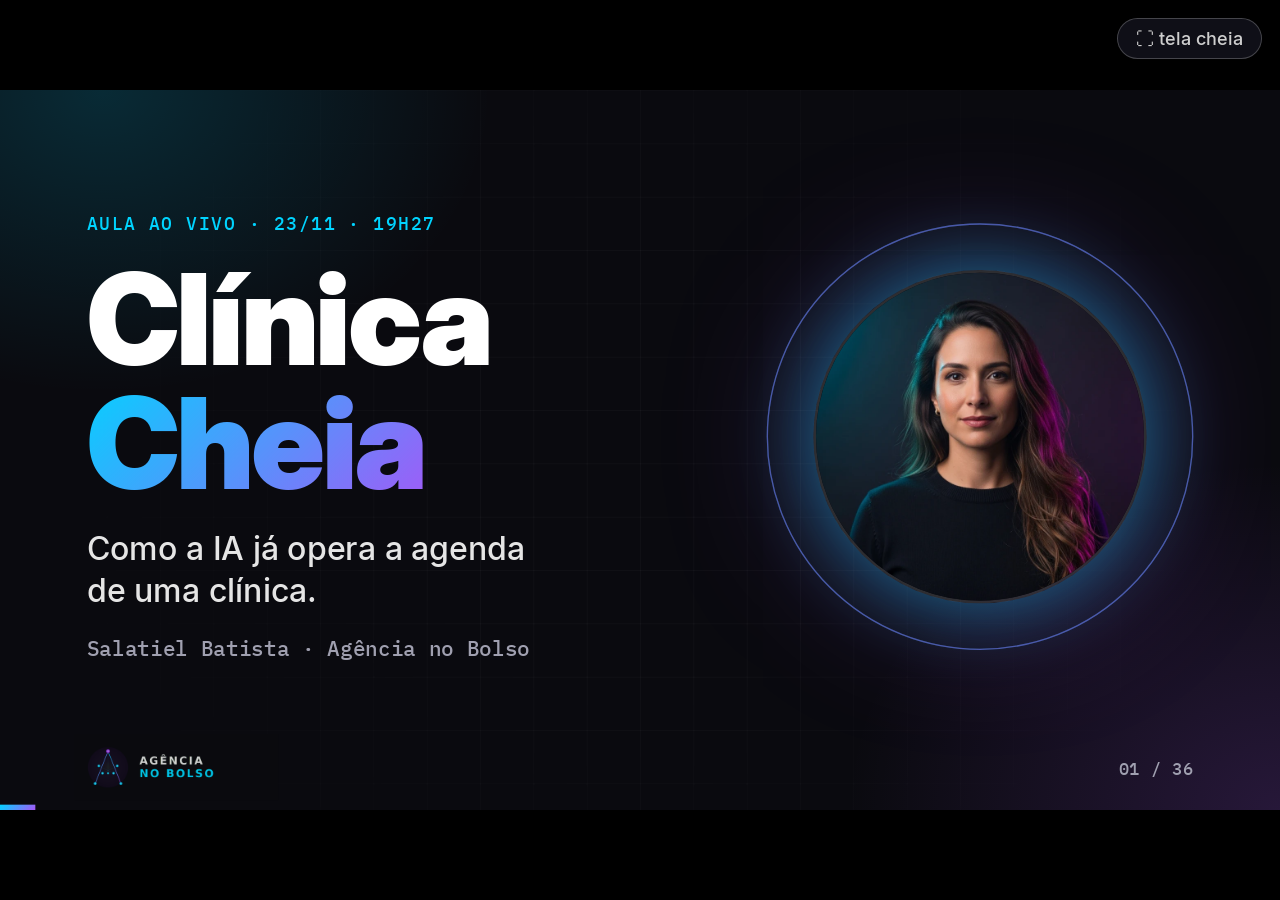
==== aula-clinica-cheia-r8v2/index.html @ 1a92f70d "Aula Clinica Cheia 23/11: slides + roteiro (noindex) Co-Authored-By: Claude Opus 5.5 <noreply@anthro" ====
<!DOCTYPE html>
<!--
  AULA CLÍNICA CHEIA · 23/11/2026 · 19h27
  Navegação: seta direita / espaço / clique avança; seta esquerda volta.
  F = tela cheia · N = notas do apresentador · Home/End = primeiro/último · #/12 vai ao slide 12.
  Roteiro completo com as falas: roteiro.html (mesma pasta).
-->
<html lang="pt-BR">
<head>
<meta name="robots" content="noindex, nofollow">
<meta charset="utf-8">
<meta name="viewport" content="width=device-width, initial-scale=1">
<title>Clínica Cheia · Aula ao vivo</title>
<style>
@font-face{font-family:'Inter';font-weight:400;src:url(fonts/Inter-Regular.ttf) format('truetype')}
@font-face{font-family:'Inter';font-weight:500;src:url(fonts/Inter-Medium.ttf) format('truetype')}
@font-face{font-family:'Inter';font-weight:700;src:url(fonts/InterDisplay-Bold.ttf) format('truetype')}
@font-face{font-family:'Inter';font-weight:900;src:url(fonts/InterDisplay-Black.ttf) format('truetype')}
@font-face{font-family:'IBM Plex Mono';font-weight:500;src:url(fonts/IBMPlexMono-Medium.ttf) format('truetype')}
:root{--bg-0:#0A0A0F;--bg-2:#15151F;--bg-3:#1C1C28;--border:rgba(255,255,255,.10);--border-strong:rgba(255,255,255,.18);
--text-0:#fff;--text-1:#E5E5E5;--text-2:#A0A0B0;--cyan:#00D4FF;--purple:#A855F7;--red:#FF5A5A;--orange:#FF8A3D;--gold:#FFC34A;--green:#34D399;
--grad:linear-gradient(135deg,#00D4FF 0%,#A855F7 100%);--mono:'IBM Plex Mono',Consolas,monospace}
*{box-sizing:border-box;margin:0;padding:0}
html,body{height:100%;background:#000;overflow:hidden;font-family:'Inter',Arial,sans-serif;color:var(--text-0);-webkit-font-smoothing:antialiased;cursor:default;user-select:none}
#stage{position:absolute;left:50%;top:50%;width:1920px;height:1080px;transform:translate(-50%,-50%) scale(var(--s,1));background:var(--bg-0);overflow:hidden}
#stage::before{content:"";position:absolute;inset:0;background:radial-gradient(900px 700px at 8% 0%,rgba(0,212,255,.16),transparent 65%),radial-gradient(1000px 800px at 100% 100%,rgba(168,85,247,.18),transparent 65%)}
#stage::after{content:"";position:absolute;inset:0;background-image:linear-gradient(rgba(255,255,255,.028) 1px,transparent 1px),linear-gradient(90deg,rgba(255,255,255,.028) 1px,transparent 1px);background-size:80px 80px;-webkit-mask-image:radial-gradient(circle at 50% 50%,#000 30%,transparent 85%);mask-image:radial-gradient(circle at 50% 50%,#000 30%,transparent 85%)}
.slide{position:absolute;inset:0;z-index:1;padding:80px 130px 120px;display:flex;flex-direction:column;justify-content:center;gap:34px;opacity:0;visibility:hidden;transition:opacity .45s ease,visibility 0s .45s}
.slide.on{opacity:1;visibility:visible;transition:opacity .45s ease}
.slide.oculto{display:none}
.notes{display:none}
.a{opacity:0}
.slide.on .a{animation:up .7s cubic-bezier(.2,.7,.2,1) both;animation-delay:calc(var(--i,0)*130ms + 150ms)}
@keyframes up{from{opacity:0;transform:translateY(36px)}to{opacity:1;transform:none}}
.eyebrow{font-family:var(--mono);font-size:30px;letter-spacing:.14em;text-transform:uppercase;color:var(--cyan)}
h1,h2,h3,h4{font-weight:900;letter-spacing:-.025em;line-height:1.06}
h1.mega{font-size:190px;line-height:.98}
h2{font-size:96px}
h2.big{font-size:118px}
h2.mega2{font-size:112px}
h3{font-size:64px}
.grad{background:var(--grad);-webkit-background-clip:text;background-clip:text;color:transparent;padding-bottom:.08em}
.loss{background:linear-gradient(135deg,#FF5A5A,#FF8A3D);-webkit-background-clip:text;background-clip:text;color:transparent}
.dim2{color:var(--text-2)}
.nw{white-space:nowrap}
.lead,.ask,.w,.card p,.chip-card span,.step span,.foot-line{text-wrap:balance}
.lead{font-size:48px;line-height:1.3;color:var(--text-1);font-weight:500}
.mono{font-family:var(--mono);font-size:32px}
.dim{color:var(--text-2)}
.foot-line{font-size:42px;color:var(--text-2);font-weight:500}
.split{display:flex;align-items:center;gap:80px;width:100%}
.col{flex:1;display:flex;flex-direction:column;gap:34px;min-width:0}
.center{display:flex;flex-direction:column;align-items:center;text-align:center;gap:40px}
.lbl{font-family:var(--mono);font-size:26px;letter-spacing:.14em;text-transform:uppercase;color:var(--cyan)}
/* capa */
.hero{position:relative;width:640px;height:640px;flex:none;display:grid;place-items:center}
.hero img{width:500px;height:500px;border-radius:50%;object-fit:cover;border:4px solid rgba(255,255,255,.14);box-shadow:0 0 120px rgba(0,212,255,.45),0 0 220px rgba(168,85,247,.35)}
.ring{position:absolute;inset:0;border-radius:50%;border:2px solid rgba(0,212,255,.35);animation:ring 4s ease-out infinite}
.ring.r2{animation-delay:2s;border-color:rgba(168,85,247,.4)}
@keyframes ring{from{transform:scale(.78);opacity:.9}to{transform:scale(1.12);opacity:0}}
/* dor */
.chips4{display:grid;grid-template-columns:repeat(4,1fr);gap:28px;margin-top:20px}
.chip-card{background:rgba(255,90,90,.08);border:2px solid rgba(255,90,90,.35);border-radius:24px;padding:50px 36px;display:flex;flex-direction:column;gap:12px}
.chip-card b{font-size:64px;font-weight:900}
.chip-card span{font-size:38px;color:var(--text-2);line-height:1.25}
/* fluxo */
.flow{display:flex;align-items:stretch;gap:18px;margin-top:16px}
.step{flex:1;background:var(--bg-2);border:2px solid var(--border-strong);border-radius:24px;padding:42px 28px;display:flex;flex-direction:column;gap:14px;align-items:flex-start}
.step em{font-style:normal;font-family:var(--mono);font-size:34px;width:84px;height:84px;border-radius:50%;display:grid;place-items:center;border:2px solid var(--cyan);color:var(--cyan)}
.step img{width:84px;height:84px;border-radius:50%;object-fit:cover;border:2px solid var(--cyan)}
.step b{font-size:48px;font-weight:900;line-height:1.1}
.step span{font-size:34px;color:var(--text-2);line-height:1.25}
.step.hl{background:linear-gradient(135deg,rgba(0,212,255,.2),rgba(168,85,247,.2));border-color:var(--cyan)}
.arrow{flex:none;width:44px;align-self:center;height:4px;background:var(--grad);position:relative;border-radius:2px}
.arrow::after{content:"";position:absolute;right:-2px;top:-9px;border-left:18px solid var(--purple);border-top:11px solid transparent;border-bottom:11px solid transparent}
/* time de 7 */
.team7{display:grid;grid-template-columns:repeat(7,1fr);gap:22px;margin-top:10px}
.mem{background:var(--bg-2);border:2px solid var(--border);border-radius:22px;padding:22px 12px 26px;display:flex;flex-direction:column;align-items:center;text-align:center;gap:12px}
.mem img{width:188px;height:188px;border-radius:50%;object-fit:cover;border:3px solid rgba(0,212,255,.5)}
.mem b{font-size:44px;font-weight:900}
.mem span{font-family:var(--mono);font-size:25px;color:var(--text-2);line-height:1.3}
/* escada */
.stairs{display:grid;grid-template-columns:repeat(4,1fr);gap:24px;align-items:end;height:520px;margin-top:10px}
.st{position:relative;background:var(--bg-2);border:2px solid var(--border-strong);border-radius:24px 24px 0 0;padding:32px;display:flex;flex-direction:column;gap:10px;justify-content:flex-start}
.st b{font-size:60px;font-weight:900}
.st span{font-size:36px;color:var(--text-2);font-weight:500}
.s1{height:200px}.s2{height:290px}.s3{height:380px}
.s4{height:500px;background:linear-gradient(160deg,rgba(0,212,255,.28),rgba(168,85,247,.3));border-color:var(--cyan);box-shadow:0 0 80px rgba(0,212,255,.3)}
.s4 span{color:#fff}
u{text-decoration:none;font-family:var(--mono);font-size:26px;letter-spacing:.14em;text-transform:uppercase;background:var(--grad);color:#0A0A0F;padding:6px 18px;border-radius:99px;align-self:flex-start;font-weight:500}
/* virada */
.tags{display:flex;flex-wrap:wrap;gap:18px}
.tags span{font-family:var(--mono);font-size:34px;padding:14px 30px;border-radius:99px;border:2px solid rgba(0,212,255,.5);background:rgba(0,212,255,.1);color:#fff}
/* agente */
.agent{display:flex;align-items:center;gap:90px}
.portrait{position:relative;flex:none;width:620px;height:620px;border-radius:44px;padding:5px;background:var(--grad);box-shadow:0 0 110px rgba(0,212,255,.3),0 0 180px rgba(168,85,247,.25)}
.portrait img{width:100%;height:100%;object-fit:cover;border-radius:40px;display:block}
.badge{position:absolute;left:28px;top:28px;font-family:var(--mono);font-size:26px;letter-spacing:.12em;text-transform:uppercase;background:rgba(10,10,15,.85);border:2px solid var(--cyan);color:var(--cyan);padding:8px 20px;border-radius:99px}
.agent .col{gap:22px}
h2.name{font-size:140px;line-height:1}
.asks{display:flex;flex-direction:column;gap:14px;margin-top:8px}
.ask{font-size:36px;line-height:1.25;color:#fff;background:var(--bg-2);border:2px solid var(--border-strong);border-left:6px solid var(--cyan);border-radius:16px;padding:18px 26px;font-weight:500}
.obs{font-family:var(--mono);font-size:28px;color:var(--gold);line-height:1.35}
/* ERP */
.mods{flex:.85;display:grid;grid-template-columns:1fr 1fr;gap:22px}
.mod{font-size:44px;font-weight:900;background:var(--bg-2);border:2px solid var(--border-strong);border-radius:24px;padding:50px 30px;position:relative;overflow:hidden}
.mod::before{content:"";position:absolute;left:0;top:0;bottom:0;width:8px;background:var(--grad)}
.rule{border:2px solid var(--gold);background:rgba(255,195,74,.09);border-radius:24px;padding:28px 34px;display:flex;flex-direction:column;gap:10px}
.rule b{font-size:52px;font-weight:900;color:var(--gold)}
.rule span{font-size:34px;color:var(--text-1);line-height:1.3}
/* vários negócios */
.multi{position:relative;flex:none;width:720px;height:700px}
.mcore{position:absolute;left:50%;top:50%;width:280px;height:280px;margin:-140px 0 0 -140px}
.mcore img{width:100%;height:100%;border-radius:50%;object-fit:cover;border:4px solid var(--cyan);box-shadow:0 0 110px rgba(0,212,255,.5)}
.biz{position:absolute;font-size:44px;font-weight:900;background:var(--bg-2);border:2px solid var(--purple);border-radius:22px;padding:28px 40px;box-shadow:0 0 50px rgba(168,85,247,.25);white-space:nowrap}
.biz:nth-child(1){left:50%;top:0;margin-left:-135px}
.biz:nth-child(2){left:0;bottom:30px}
.biz:nth-child(3){right:0;bottom:30px}
/* órbita */
.orbit{position:relative;flex:none}
.orbit svg{position:absolute;inset:0;width:100%;height:100%}
.ray{stroke:rgba(255,255,255,.12);stroke-width:2}
.pulse{stroke:var(--cyan);stroke-width:5;stroke-linecap:round;stroke-dasharray:46 700;stroke-dashoffset:46;opacity:0}
.slide.on .pulse{animation:pulse 3.9s linear infinite;animation-delay:calc(var(--pd) + 1.4s)}
@keyframes pulse{0%{stroke-dashoffset:46;opacity:1}40%{stroke-dashoffset:-310;opacity:1}46%,100%{stroke-dashoffset:-310;opacity:0}}
.core{position:absolute;left:50%;top:50%;transform:translate(-50%,-50%);border-radius:50%;padding:5px;background:var(--grad);box-shadow:0 0 110px rgba(0,212,255,.55);animation:glow 3s ease-in-out infinite}
.core img{width:100%;height:100%;border-radius:50%;object-fit:cover;display:block}
@keyframes glow{50%{box-shadow:0 0 160px rgba(168,85,247,.7)}}
.node{position:absolute;transform:translate(-50%,-50%);display:flex;flex-direction:column;align-items:center;gap:2px;opacity:0}
.slide.on .node{animation:pop .5s cubic-bezier(.2,.9,.3,1.3) both;animation-delay:calc(var(--i)*90ms + 500ms)}
@keyframes pop{from{opacity:0;transform:translate(-50%,-50%) scale(.4)}to{opacity:1;transform:translate(-50%,-50%) scale(1)}}
.node img{border-radius:50%;object-fit:cover;border:3px solid rgba(0,212,255,.6);background:var(--bg-2);display:block}
.node span{font-family:var(--mono);font-size:22px;color:#fff;background:rgba(10,10,15,.8);padding:1px 10px;border-radius:99px}
/* demo */
.s-demo{gap:28px}
.demo-head{display:flex;align-items:center;gap:30px}
.demo-head img{width:150px;height:150px;border-radius:50%;object-fit:cover;border:4px solid var(--cyan)}
.demo-head>div{flex:1;display:flex;flex-direction:column;gap:10px}
.live{color:var(--red);display:flex;align-items:center;gap:16px}
.live i{width:22px;height:22px;border-radius:50%;background:var(--red);animation:blink 1.2s infinite}
@keyframes blink{50%{opacity:.25}}
.fict{font-family:var(--mono);font-size:26px;letter-spacing:.1em;text-transform:uppercase;color:var(--gold);border:2px solid var(--gold);padding:10px 24px;border-radius:99px}
.prompt{background:#0d0d15;border:2px solid var(--cyan);border-radius:26px;padding:32px 44px;display:flex;flex-direction:column;gap:14px;box-shadow:0 0 70px rgba(0,212,255,.18)}
.prompt p{font-family:var(--mono);font-size:44px;line-height:1.36;color:#fff;user-select:text;cursor:text}
.watch{display:grid;grid-template-columns:repeat(3,1fr);gap:22px}
.watch>.lbl{grid-column:1/-1}
.w{background:var(--bg-2);border:2px solid var(--border-strong);border-radius:20px;padding:24px 26px;font-size:34px;font-weight:500;line-height:1.25;display:flex;gap:18px;align-items:center}
.w em{font-style:normal;flex:none;font-family:var(--mono);width:56px;height:56px;border-radius:50%;background:var(--grad);color:#0A0A0F;display:grid;place-items:center;font-size:28px}
/* cards */
.two{display:grid;grid-template-columns:1fr 1fr;gap:32px}
.three{display:grid;grid-template-columns:repeat(3,1fr);gap:28px}
.card{background:var(--bg-2);border:2px solid var(--border-strong);border-radius:28px;padding:44px;display:flex;flex-direction:column;gap:18px}
.card.hl{background:linear-gradient(150deg,rgba(0,212,255,.2),rgba(168,85,247,.22));border-color:var(--cyan)}
.card b{font-size:60px;font-weight:900;line-height:1.05}
.card p{font-size:40px;color:var(--text-1);line-height:1.3}
.card .num{font-size:120px;font-weight:900;line-height:1.1;background:var(--grad);-webkit-background-clip:text;background-clip:text;color:transparent}
.three .card b{font-size:46px;color:var(--text-1)}
/* planos */
.s-plans{gap:26px}
.plans{display:grid;grid-template-columns:1fr 1fr 1fr 1.18fr;gap:22px;align-items:stretch}
.plan{position:relative;background:var(--bg-2);border:2px solid var(--border-strong);border-radius:28px;padding:36px 30px;display:flex;flex-direction:column;gap:12px}
.plan h4{font-size:50px}
.price{font-size:70px;font-weight:900;letter-spacing:-.03em;line-height:1.05;margin-top:8px;white-space:nowrap}
.mes{font-family:var(--mono);font-size:28px;color:var(--cyan);line-height:1.35;min-height:118px}
.plan ul{list-style:none;display:flex;flex-direction:column;gap:12px;border-top:2px solid var(--border);padding-top:20px}
.plan li{font-size:32px;line-height:1.22;color:var(--text-1);padding-left:34px;position:relative}
.plan li::before{content:"";position:absolute;left:0;top:12px;width:16px;height:16px;border-radius:50%;background:var(--grad)}
.plan.top{background:linear-gradient(160deg,rgba(0,212,255,.24),rgba(168,85,247,.28));border-color:var(--cyan);box-shadow:0 0 90px rgba(0,212,255,.3)}
.plan.top u{position:absolute;right:26px;top:36px}
.plan.top li{color:#fff;font-weight:500}
.s-aud{gap:28px}
.aud{display:grid;grid-template-columns:repeat(3,1fr);gap:26px}
.aud .card{padding:36px 34px;gap:16px}
.aud .card b{font-size:46px;line-height:1.1}
.aud .card p{font-size:33px;line-height:1.3}
.agenda{display:flex;justify-content:space-between;gap:14px;background:var(--bg-2);border:2px solid var(--border-strong);border-radius:22px;padding:22px 28px}
.agenda span{display:flex;align-items:center;gap:10px;font-size:25px;font-weight:500;color:var(--text-1);white-space:nowrap}
.agenda em{font-style:normal;flex:none;font-family:var(--mono);font-size:22px;width:40px;height:40px;border-radius:50%;background:var(--grad);color:#0A0A0F;display:grid;place-items:center}
.rules4{display:grid;grid-template-columns:1fr 1fr;gap:26px;margin-top:8px}
.r4{background:var(--bg-2);border:2px solid var(--border-strong);border-radius:26px;padding:38px 40px;display:flex;align-items:center;gap:32px}
.r4 em{font-style:normal;flex:none;font-family:var(--mono);font-size:44px;width:96px;height:96px;border-radius:50%;background:var(--grad);color:#0A0A0F;display:grid;place-items:center}
.r4 div{display:flex;flex-direction:column;gap:10px;min-width:0}
.r4 b{font-size:50px;font-weight:900;line-height:1.08;letter-spacing:-.02em}
.r4 p{font-size:36px;line-height:1.28;color:var(--text-1);text-wrap:balance}
/* QR */
.qrcol{flex:none;display:flex;flex-direction:column;align-items:center;gap:26px}
.again{font-size:36px;line-height:1.32;color:var(--text-1);border-left:6px solid var(--gold);padding-left:26px;text-wrap:balance}
.qrbox{flex:none;width:640px;height:640px;background:#fff;border-radius:36px;padding:14px;box-shadow:0 0 120px rgba(0,212,255,.4),0 0 200px rgba(168,85,247,.3)}
.qr{width:100%;height:100%;display:block}
.url{font-family:var(--mono);font-size:44px;white-space:nowrap;color:var(--cyan)}
.sym{width:200px;height:200px}
/* moldura */
#logo{position:absolute;left:112px;bottom:14px;height:100px;z-index:5;opacity:.9}
#num{position:absolute;right:130px;bottom:46px;z-index:5;font-family:var(--mono);font-size:26px;color:var(--text-2)}
#bar{position:absolute;left:0;bottom:0;height:8px;width:0;background:var(--grad);z-index:6;transition:width .4s ease}
#np{position:absolute;left:60px;right:60px;bottom:60px;z-index:20;background:rgba(8,8,14,.96);border:2px solid var(--gold);border-radius:24px;padding:30px 40px;display:none;box-shadow:0 20px 80px #000}
#np.show{display:block}
#np h5{font-family:var(--mono);font-size:24px;letter-spacing:.14em;text-transform:uppercase;color:var(--gold);margin-bottom:12px;font-weight:500}
#np p{font-size:36px;line-height:1.36;color:#fff}
#fsb{position:fixed;right:18px;top:18px;z-index:50;font:500 18px 'Inter','Segoe UI Symbol',Arial,sans-serif;color:#E5E5E5;background:rgba(21,21,31,.85);border:1px solid rgba(255,255,255,.25);border-radius:99px;padding:9px 18px;cursor:pointer;opacity:0;pointer-events:none;transition:opacity .3s}
#fsb.show{opacity:.9;pointer-events:auto}
#fsb:hover{opacity:1;border-color:#00D4FF}
/* ===== extras Clínica Cheia ===== */
.who{display:flex;align-items:center;gap:90px}
.who .photo{flex:none;width:560px;height:560px;border-radius:50%;padding:5px;background:var(--grad);box-shadow:0 0 110px rgba(0,212,255,.35),0 0 180px rgba(168,85,247,.25)}
.who .photo img{width:100%;height:100%;border-radius:50%;object-fit:cover;display:block}
.facts{display:flex;flex-wrap:wrap;gap:18px}
.facts span{font-family:var(--mono);font-size:30px;padding:14px 28px;border-radius:99px;border:2px solid rgba(0,212,255,.5);background:rgba(0,212,255,.1);color:#fff}
.cen{display:grid;grid-template-columns:repeat(3,1fr);gap:28px}
.cen .chip-card{padding:42px 36px}
.cen .chip-card b{font-size:48px;line-height:1.1}
.cen .chip-card span{font-size:34px}
.calc{display:flex;align-items:center;gap:22px;flex-wrap:nowrap}
.calc .box{flex:1;background:var(--bg-2);border:2px solid var(--border-strong);border-radius:24px;padding:34px 26px;display:flex;flex-direction:column;gap:10px;align-items:center;text-align:center}
.calc .box b{font-size:44px;font-weight:900;line-height:1.1}
.calc .box span{font-family:var(--mono);font-size:26px;color:var(--text-2)}
.calc .box.res{border-color:var(--red);background:rgba(255,90,90,.08)}
.calc .box.res b{color:#fff}
.calc .op{flex:none;font-size:64px;font-weight:900;color:var(--cyan)}
.ex{font-family:var(--mono);font-size:30px;color:var(--gold);line-height:1.4;border-left:6px solid var(--gold);padding-left:26px}
.ex b{color:#fff;font-weight:500}
.vs{display:grid;grid-template-columns:1fr 1fr;gap:32px}
.vs .card ul{list-style:none;display:flex;flex-direction:column;gap:14px}
.vs .card li{font-size:34px;line-height:1.25;color:var(--text-1);padding-left:40px;position:relative}
.vs .old{border-color:rgba(255,90,90,.45);background:rgba(255,90,90,.06)}
.vs .old li::before{content:"✕";position:absolute;left:0;color:var(--red);font-weight:900}
.vs .new li::before{content:"✓";position:absolute;left:0;color:var(--green);font-weight:900}
.six{display:grid;grid-template-columns:repeat(3,1fr);gap:24px}
.six .card{padding:34px 34px;gap:10px}
.six .card b{font-size:44px;line-height:1.1}
.six .card p{font-size:32px;color:var(--text-2)}
.team{display:grid;grid-template-columns:repeat(7,1fr);gap:18px}
.tm{background:var(--bg-2);border:2px solid var(--border);border-radius:22px;padding:22px 14px 24px;display:flex;flex-direction:column;align-items:center;text-align:center;gap:10px}
.tm img{width:150px;height:150px;border-radius:50%;object-fit:cover;border:3px solid rgba(0,212,255,.5)}
.tm.mg img{border-color:rgba(255,195,74,.75)}
.tm b{font-size:40px;font-weight:900}
.tm i{font-style:normal;font-family:var(--mono);font-size:22px;letter-spacing:.06em;text-transform:uppercase;color:var(--cyan)}
.tm.mg i{color:var(--gold)}
.tm span{font-size:25px;color:var(--text-1);line-height:1.28;text-wrap:balance}
.offer{display:flex;align-items:stretch;gap:30px}
.offer .card{flex:1;justify-content:center}
.offer .plus{flex:none;align-self:center;font-size:120px;font-weight:900;color:var(--cyan)}
.offer .price{font-size:150px;font-weight:900;letter-spacing:-.03em;line-height:1}
.offer .per{font-family:var(--mono);font-size:34px;color:var(--cyan)}
.steps4{display:grid;grid-template-columns:repeat(4,1fr);gap:22px}
.steps4 .step{padding:40px 28px}
.faq{display:grid;grid-template-columns:1fr 1fr;gap:24px}
.faq .card{padding:32px 36px;gap:12px}
.faq .card b{font-size:40px;line-height:1.15}
.faq .card p{font-size:31px;color:var(--text-1)}
.pay{flex:none;width:640px;height:640px;border-radius:36px;border:4px dashed var(--gold);background:rgba(255,195,74,.07);display:flex;flex-direction:column;align-items:center;justify-content:center;gap:20px;text-align:center;padding:40px}
.pay b{font-family:var(--mono);font-size:44px;color:var(--gold);font-weight:500}
.pay span{font-size:30px;color:var(--text-2);line-height:1.3}
.pain{display:grid;grid-template-columns:repeat(3,1fr);gap:22px}
.pain .r4{padding:30px 32px;gap:24px}
.pain .r4 em{width:80px;height:80px;font-size:38px}
.pain .r4 b{font-size:42px}
.dor{display:flex;flex-direction:column;gap:30px}
.dor .tag{font-family:var(--mono);font-size:30px;letter-spacing:.14em;text-transform:uppercase;color:var(--red)}
h2.huge{font-size:128px;line-height:1.02}
.wa{flex:none;width:720px;background:#0b141a;border:2px solid var(--border-strong);border-radius:36px;padding:34px;display:flex;flex-direction:column;gap:22px;box-shadow:0 30px 90px rgba(0,0,0,.6)}
.wa .hd{display:flex;align-items:center;gap:18px;border-bottom:2px solid var(--border);padding-bottom:20px}
.wa .hd b{font-size:34px}.wa .hd span{font-family:var(--mono);font-size:22px;color:var(--text-2)}
.wa .av{width:64px;height:64px;border-radius:50%;background:var(--grad)}
.bub{max-width:88%;font-size:32px;line-height:1.3;padding:20px 24px;border-radius:22px;position:relative}
.bub small{display:block;font-family:var(--mono);font-size:20px;color:var(--text-2);margin-top:8px;text-align:right}
.bub.in{background:#202c33;align-self:flex-start}
.bub.out{background:#005c4b;align-self:flex-end}
.gap{align-self:center;font-family:var(--mono);font-size:24px;color:var(--gold);border:2px solid var(--gold);border-radius:99px;padding:8px 22px}
.calc3{display:flex;flex-direction:column;gap:18px}
.cl{display:flex;align-items:center;gap:26px;background:var(--bg-2);border:2px solid var(--border-strong);border-radius:22px;padding:24px 34px}
.cl em{font-style:normal;flex:none;font-family:var(--mono);font-size:34px;width:72px;height:72px;border-radius:50%;background:var(--grad);color:#0A0A0F;display:grid;place-items:center}
.cl p{flex:1;font-size:38px;line-height:1.25;font-weight:500}
.cl .blank{flex:none;font-family:var(--mono);font-size:36px;color:var(--text-2);min-width:280px;text-align:right}
.cl.res{border-color:var(--red);background:rgba(255,90,90,.08)}
.cl.bon{border-style:dashed}
.ag2{display:flex;align-items:center;gap:80px}
.ag2 .portrait{width:560px;height:560px}
.inc{font-size:36px;line-height:1.3;color:var(--text-1);background:rgba(0,212,255,.08);border:2px solid rgba(0,212,255,.4);border-radius:18px;padding:20px 26px}
.inc b{color:var(--cyan);font-family:var(--mono);font-size:26px;letter-spacing:.1em;text-transform:uppercase;display:block;margin-bottom:6px;font-weight:500}
.cta-side{display:flex;flex-direction:column;gap:18px}
.mini{position:absolute;right:130px;top:70px;font-family:var(--mono);font-size:24px;color:var(--gold);border:2px dashed var(--gold);border-radius:16px;padding:12px 22px;z-index:4}
</style>
</head>
<body>
<div id="stage">
<section class="slide ">
<div class="split">
<div class="col">
<p class="eyebrow a" style="--i:0;font-size:27px;letter-spacing:.1em;white-space:nowrap">Aula ao vivo · 23/11 · 19h27</p>
<h1 class="a mega" style="--i:1">Clínica<br><span class="grad">Cheia</span></h1>
<p class="lead a" style="--i:2">Como a IA já opera a agenda<br>de uma clínica.</p>
<p class="mono dim a" style="--i:3">Salatiel Batista · Agência no Bolso</p>
</div>
<div class="hero a" style="--i:2"><div class="ring r1"></div><div class="ring r2"></div><img src="img/maia.webp" alt="MAIA"></div>
</div>
<aside class="notes">BLOCO 1 · ABERTURA (10 min). Roteiro 1.1, recepção, 2 min. Boa noite! Peça no chat: nome, cidade e área (odonto, médica, fisio, estética, nutrição, veterinária). Leia 3 ou 4 cidades em voz alta. Se trouxe a secretária ou o sócio, melhor ainda.</aside>
</section>

<section class="slide ">
<div class="who">
<div class="photo a" style="--i:0"><img src="img/salatiel.jpg" alt="Salatiel Batista"></div>
<div class="col">
<p class="eyebrow a" style="--i:1">Quem está com você hoje</p>
<h2 class="a" style="--i:2">Salatiel <span class="grad">Batista</span></h2>
<p class="lead a" style="--i:3">A gente não vende curso de IA. A gente coloca a IA para trabalhar dentro da empresa, todo dia.</p>
<div class="facts a" style="--i:4"><span>Empresário desde 2016</span><span>Ex-dono de agência de marketing</span><span>Agência no Bolso</span></div>
</div></div>
<aside class="notes">Roteiro 1.2, 3 min. Empresário desde 2016, teve agência de marketing. A primeira empresa onde a MAIA rodou foi a nossa: financeiro, fiscal, conteúdo, prospecção. Não é teoria, é o que roda na minha empresa, aplicado numa clínica. "+100 empresários atendidos" e nome de cliente da saúde: só se confirmado antes da aula.</aside>
</section>

<section class="slide ">
<p class="eyebrow a" style="--i:0">A promessa de hoje</p>
<h2 class="a" style="--i:1">Você sai daqui com <span class="grad">3 coisas</span></h2>
<div class="three">
<div class="card a" style="--i:2"><div class="num">01</div><b>A conta</b><p>Quanto a sua clínica perde por mês, com os SEUS números.</p></div>
<div class="card hl a" style="--i:3"><div class="num">02</div><b>A IA ao vivo</b><p>A MAIA operando na sua frente. Não é slide, não é promessa de futuro.</p></div>
<div class="card a" style="--i:4"><div class="num">03</div><b>O caminho</b><p>O próximo passo para colocar isso na sua clínica.</p></div>
</div>
<aside class="notes">Roteiro 1.3, 3 min. Primeira: a conta, com os números da sua clínica (pega papel e caneta). Segunda: a MAIA trabalhando ao vivo. Terceira: o próximo passo, sem virar especialista em tecnologia.</aside>
</section>

<section class="slide ">
<p class="eyebrow a" style="--i:0">Combinados</p>
<h2 class="a" style="--i:1">Antes de <span class="grad">começar</span></h2>
<div class="rules4">
<div class="r4 a" style="--i:2"><em>1</em><div><b>Fique até o fim</b><p>O mais importante está no final.</p></div></div>
<div class="r4 a" style="--i:3"><em>2</em><div><b>Papel e caneta</b><p>A gente vai fazer uma conta juntos.</p></div></div>
<div class="r4 a" style="--i:4"><em>3</em><div><b>Pergunte no chat</b><p>Eu paro para responder ao vivo.</p></div></div>
<div class="r4 a" style="--i:5"><em>4</em><div><b>Celular no silencioso</b><p>Paciente em primeiro lugar, depois a aula.</p></div></div>
</div>
<aside class="notes">Roteiro 1.4, 2 min. Fica até o fim: quem sai no meio leva o diagnóstico e não leva o remédio. Peça: escreve "EU FICO" no chat. Movimento gera resultado, minha gente. Bora!</aside>
</section>

<section class="slide ">
<p class="eyebrow a" style="--i:0">Responda no chat só com o número</p>
<h2 class="a" style="--i:1">Qual destas <span class="loss">mais dói</span> na sua clínica?</h2>
<div class="pain"><div class="r4 a" style="--i:2"><em>1</em><div><b>Falta e no-show</b></div></div><div class="r4 a" style="--i:3"><em>2</em><div><b>WhatsApp sem resposta</b></div></div><div class="r4 a" style="--i:4"><em>3</em><div><b>Lead que some</b></div></div><div class="r4 a" style="--i:5"><em>4</em><div><b>Eu preso na operação</b></div></div><div class="r4 a" style="--i:6"><em>5</em><div><b>Financeiro e fiscal bagunçados</b></div></div><div class="r4 a" style="--i:7"><em>6</em><div><b>Sem tempo para conteúdo</b></div></div></div>
<aside class="notes">BLOCO 2 · AS DORES E A CONTA (22 min). Roteiro 2.1, 2 min. Antes de eu falar, quero ouvir você: responde só com o número. Leia as respostas. Vamos passar uma por uma.</aside>
</section>

<section class="slide ">
<div class="dor">
<p class="tag a" style="--i:0">Dor 1</p>
<h2 class="a huge" style="--i:1">Marcou, confirmou...<br><span class="loss">e não apareceu.</span></h2>
<p class="lead a" style="--i:2">Cadeira vazia com a luz acesa, o profissional parado e o aluguel correndo.</p>
</div>
<aside class="notes">Roteiro 2.2, 3 min. Ninguém avisou a tempo de colocar outro paciente no lugar. Você não perde paciente por falta de paciente: perde porque ninguém tampa o buraco antes de virar prejuízo.</aside>
</section>

<section class="slide ">
<div class="split">
<div class="col">
<p class="eyebrow a" style="--i:0;color:var(--red)">Dor 2</p>
<h2 class="a" style="--i:1">A clínica fecha às 18h.<br><span class="loss">O paciente não.</span></h2>
<p class="lead a" style="--i:2">Quanto tempo a sua clínica leva para responder uma mensagem que chega às 21h?</p>
</div>
<div class="wa a" style="--i:2">
<div class="hd"><i class="av"></i><div><b>Clínica (exemplo)</b><br><span>conversa fictícia</span></div></div>
<p class="bub in">Oi, boa noite! Quanto custa uma avaliação?<small>21:14</small></p>
<p class="gap">11 horas depois</p>
<p class="bub out">Bom dia! A avaliação custa...<small>08:40</small></p>
<p class="bub in">Obrigada, já marquei em outro lugar.<small>08:52</small></p>
</div></div>
<aside class="notes">Roteiro 2.3, 3 min. O paciente pensa em marcar à noite, deitado no sofá. Manda às nove, recebe resposta às oito e meia. Pergunte no chat: quanto tempo a sua clínica leva? Leia as respostas. Enquanto você dormia, quem respondeu primeiro foi a clínica do lado. A conversa é fictícia, diga isso.</aside>
</section>

<section class="slide ">
<div class="dor">
<p class="tag a" style="--i:0">Dor 3</p>
<h2 class="a huge" style="--i:1">Você pagou pelo anúncio.<br><span class="loss">O lead esfriou.</span></h2>
<p class="lead a" style="--i:2">Ninguém respondeu a tempo. E o paciente que veio uma vez e nunca mais voltou está parado no seu WhatsApp.</p>
</div>
<aside class="notes">Roteiro 2.4, 2 min. Dói no bolso duas vezes. O problema nunca foi volume de lead, é o que acontece depois que ele chega. E quantos pacientes antigos estão parados no WhatsApp sem ninguém chamar de volta?</aside>
</section>

<section class="slide ">
<div class="dor">
<p class="tag a" style="--i:0">Dor 4</p>
<h2 class="a huge" style="--i:1">Você abriu uma clínica<br><span class="loss">ou comprou um emprego?</span></h2>
<p class="lead a" style="--i:2">Secretária faltou, WhatsApp acumulou, fornecedor cobrou, planilha não bate. E quem segura é você.</p>
</div>
<aside class="notes">Roteiro 2.5, 3 min. Você estudou anos para cuidar de gente, ou de bicho, e passa metade do dia apagando incêndio. A recepção confirma um por um, atende telefone e recebe paciente ao mesmo tempo. Faça a pergunta do slide devagar.</aside>
</section>

<section class="slide ">
<div class="dor">
<p class="tag a" style="--i:0">Dor 5</p>
<h2 class="a huge" style="--i:1">Quanto entrou? Quanto faltou?<br><span class="loss">Quanto sobrou?</span></h2>
<p class="lead a" style="--i:2">Conta a pagar no caderno, nota fiscal no susto, imposto que você não sabe se paga a mais.</p>
</div>
<aside class="notes">Roteiro 2.6, 2 min. Você me responde em dez segundos quanto faturou, quanto saiu e quanto sobrou no mês passado? Contratar alguém, com o custo de CLT, vira medo. Sem número na mão, você decide no escuro.</aside>
</section>

<section class="slide ">
<div class="dor">
<p class="tag a" style="--i:0">Dor 6</p>
<h2 class="a huge" style="--i:1">Último post:<br><span class="loss">há 3 semanas.</span></h2>
<p class="lead a" style="--i:2">O paciente pesquisa a clínica antes de marcar. Quem vai gravar, escrever e postar? Você, entre um atendimento e outro?</p>
</div>
<aside class="notes">Roteiro 2.7, 2 min. O Instagram parado passa a sensação de clínica abandonada. Se precisar encurtar a aula, este slide pode ser pulado.</aside>
</section>

<section class="slide ">
<p class="eyebrow a" style="--i:0">A virada</p>
<h2 class="a big" style="--i:1">Não é falta de esforço.<br>É falta de quem <span class="grad">opere a clínica por você</span>.</h2>
<div class="two">
<div class="card a" style="--i:2"><span class="lbl" style="color:var(--red)">Não resolve 1</span><b>"Gaste mais em anúncio."</b><p>Anúncio sem atendimento é dinheiro jogado fora.</p></div>
<div class="card a" style="--i:3"><span class="lbl" style="color:var(--red)">Não resolve 2</span><b>"Contrate mais secretária."</b><p>Mais folha, mais treinamento, mais rotatividade.</p></div>
</div>
<aside class="notes">Roteiro 2.8, 1 min. Se você se viu em pelo menos uma dessas dores, respira. Não é falta de competência clínica. Falta alguém operando a clínica por você, 24 horas, sem cansar.</aside>
</section>

<section class="slide ">
<p class="eyebrow a" style="--i:0">Pegue o papel · com os SEUS números</p>
<h2 class="a" style="--i:1">A conta do <span class="loss">prejuízo</span></h2>
<div class="calc3">
<div class="cl a" style="--i:2"><em>A</em><p>Faltas e remarcações em cima da hora por semana</p><span class="blank">______</span></div>
<div class="cl a" style="--i:3"><em>B</em><p>Valor médio de uma consulta ou procedimento</p><span class="blank">R$ ______</span></div>
<div class="cl res a" style="--i:4"><em>C</em><p>A × B × 4 semanas = o que escorre por mês</p><span class="blank">R$ ______</span></div>
<div class="cl bon a" style="--i:5"><em>D</em><p>Bônus: mensagens fora do horário que não viram agendamento por semana × B × 4</p><span class="blank">R$ ______</span></div>
</div>
<aside class="notes">Roteiro 2.9, 4 min. Faça linha por linha, dando tempo para escrever. A vezes B vezes 4 semanas: dinheiro que sai todo mês só por cadeira vazia. Linha D para quem quiser ir além. Não precisa dizer o valor; se quiser, coloca no chat só o resultado da linha C. Leia 2 ou 3 sem julgar. NÃO dizer que a MAIA recupera esse valor: é estimativa do próprio participante.</aside>
</section>

<section class="slide ">
<p class="eyebrow a" style="--i:0">Apresento a MAIA</p>
<h2 class="a" style="--i:1">A MAIA não é um chatbot.<br>É uma <span class="grad">IA orquestradora</span>.</h2>
<div class="flow">
<div class="step a" style="--i:2"><em>1</em><b>Você pede</b><span>no WhatsApp ou no Telegram</span></div>
<i class="arrow a" style="--i:3"></i>
<div class="step hl a" style="--i:3"><img src="img/maia.webp" alt="MAIA"><b>A MAIA delega</b><span>ao especialista certo</span></div>
<i class="arrow a" style="--i:4"></i>
<div class="step a" style="--i:4"><em>3</em><b>O agente executa</b><span>cada um na sua área</span></div>
<i class="arrow a" style="--i:5"></i>
<div class="step a" style="--i:5"><em>4</em><b>Você aprova</b><span>a palavra final é sua</span></div>
</div>
<p class="foot-line a" style="--i:6">Roda em servidor próprio, da sua empresa.</p>
<aside class="notes">BLOCO 3 · A MAIA MAGNATA E O TIME (25 min). Roteiro 3.1, 4 min. Não é robozinho do "digite 1 para agendar". Você fala com ela como fala com uma funcionária; ela passa para o especialista certo e devolve pronto. A IA prepara, a pessoa aprova. Servidor próprio: não dizer "100% seguro" nem "aprovado pela LGPD".</aside>
</section>

<section class="slide s-demo">
<div class="demo-head a" style="--i:0"><img src="img/lis.webp" alt=""><div><p class="eyebrow live"><i></i>Demo ao vivo · o paciente das 21h</p><h3>Atendimento · Lis</h3></div><span class="fict">Clínica fictícia</span></div>
<div class="prompt a" style="--i:1"><span class="lbl">Mensagem 1 · eu sou o paciente</span><p>Oi, boa noite, queria marcar uma avaliação, vocês têm horário essa semana?</p></div>
<div class="prompt a" style="--i:2"><span class="lbl">Mensagem 2</span><p>Não vou conseguir ir amanhã, posso remarcar?</p></div>
<div class="watch"><span class="lbl a" style="--i:3">O que observar</span><div class="w a" style="--i:4"><em>1</em>Responde em segundos</div><div class="w a" style="--i:5"><em>2</em>Tom da recepção, não de robô</div><div class="w a" style="--i:6"><em>3</em>Remarca e a vaga volta</div></div>
<aside class="notes">Roteiro 3.2, 5 min. Lembra da mensagem das nove da noite? Envie a mensagem 1 e espere a resposta na tela; depois a mensagem 2. Quem responde é a Lis, a agente de atendimento. Ela pergunta o nome, oferece horários, confirma e remarca. Use só mensagens testadas antes e tenha a gravação de reserva. Mostre só o que a configuração da demo realmente faz.</aside>
</section>

<section class="slide ">
<p class="eyebrow a" style="--i:0">Clínica não é só agenda. Clínica é empresa.</p>
<h2 class="a big" style="--i:1">MAIA <span class="grad">Magnata</span></h2>
<p class="lead a" style="--i:2">A IA que sai do marketing e das vendas e entra na empresa inteira.</p>
<div class="tags a" style="--i:3"><span>Atendimento</span><span>Relacionamento</span><span>Marketing</span><span>Financeiro</span><span>Tributário</span><span>RH</span><span>Jurídico</span><span>Sistemas</span></div>
<p class="foot-line a" style="--i:4">14 especialistas + ERP MAIA Gestão. Coordenados pela MAIA.</p>
<aside class="notes">Roteiro 3.3, 2 min. Até aqui você viu a MAIA cuidando do paciente. Mas clínica tem financeiro, imposto, funcionário, contrato e conteúdo. Por isso a MAIA Magnata: time de especialistas e um sistema de gestão próprio, que já roda na nossa empresa. Vou te apresentar o time.</aside>
</section>

<section class="slide ">
<p class="eyebrow a" style="--i:0">Time 1 de 2</p>
<h2 class="a" style="--i:1">O time que <span class="grad">enche a agenda</span></h2>
<div class="team"><div class="tm a" style="--i:2"><img src="img/lis.webp" alt="Lis"><b>Lis</b><i>Atendimento</i><span>Responde o WhatsApp 24h e leva para a agenda</span></div><div class="tm a" style="--i:3"><img src="img/eva.webp" alt="Eva"><b>Eva</b><i>Relacionamento</i><span>Confirma, faz o pós-consulta e chama quem sumiu</span></div><div class="tm a" style="--i:4"><img src="img/theo.webp" alt="Théo"><b>Théo</b><i>Copy</i><span>Textos de campanha e de página</span></div><div class="tm a" style="--i:5"><img src="img/ravi.webp" alt="Ravi"><b>Ravi</b><i>Tráfego pago</i><span>Anúncios para trazer paciente novo</span></div><div class="tm a" style="--i:6"><img src="img/leo.webp" alt="Léo"><b>Léo</b><i>Dev</i><span>Integrações e automações</span></div><div class="tm a" style="--i:7"><img src="img/nina.webp" alt="Nina"><b>Nina</b><i>Operações</i><span>Rotina e entregas da equipe</span></div><div class="tm a" style="--i:8"><img src="img/caio.webp" alt="Caio"><b>Caio</b><i>Projetos</i><span>Plano de 90 dias e prioridades</span></div></div>
<aside class="notes">Roteiro 3.3b, 2 min. Um nome por respiração. A Lis você já viu: atende a qualquer hora e leva para a agenda. A Eva confirma, faz o pós-consulta e chama de volta quem sumiu. Théo escreve, Ravi roda os anúncios, Léo integra e automatiza, Nina organiza a rotina, Caio cuida do plano de 90 dias. Agora, os 7 novos da Magnata.</aside>
</section>

<section class="slide ">
<div class="ag2">
<div class="portrait a" style="--i:0"><img src="img/marcia.webp" alt="Márcia"><span class="badge">Magnata 1/7</span></div>
<div class="col" style="gap:22px">
<p class="eyebrow a" style="--i:1">Financeiro</p>
<h2 class="a name" style="--i:2">Márcia</h2>
<p class="lead a" style="--i:3;font-size:40px">Contas a pagar e receber, fluxo de caixa, DRE e conciliação</p>
<p class="inc a" style="--i:4"><b>Na sua clínica</b>Responde quanto entrou, quanto saiu e quanto sobrou, direto no ERP.</p>
<p class="ask a" style="--i:5">“Márcia, quanto entrou essa semana e o que vence até sexta?”</p>
<p class="obs a" style="--i:6">Ela não paga conta sozinha. Prepara, você aprova.</p>
</div></div>
<aside class="notes">Roteiro 3.4, Márcia. Começo por ela porque é onde o dono mais sofre. Contas, fluxo de caixa, DRE e conciliação, tudo no ERP. Lembra do "quanto entrou, quanto saiu, quanto sobrou"? Ela prepara, você aprova. Se quiser, dispare o pedido ao vivo e volte quando a resposta chegar.</aside>
</section>

<section class="slide ">
<div class="ag2">
<div class="portrait a" style="--i:0"><img src="img/maria.webp" alt="Maria"><span class="badge">Magnata 2/7</span></div>
<div class="col" style="gap:22px">
<p class="eyebrow a" style="--i:1">Tributário</p>
<h2 class="a name" style="--i:2">Maria</h2>
<p class="lead a" style="--i:3;font-size:40px">Regimes, alíquota efetiva, Fator R, notas e prazos</p>
<p class="inc a" style="--i:4"><b>Na sua clínica</b>Mostra se a clínica está no regime certo e quanto paga de imposto de verdade.</p>
<p class="ask a" style="--i:5">“Maria, estou pagando imposto a mais? Compara meu regime.”</p>
<p class="obs a" style="--i:6">A decisão final é sua, junto com o seu contador.</p>
</div></div>
<aside class="notes">Roteiro 3.4, Maria. Compara regimes, calcula alíquota efetiva e Fator R, acompanha nota e prazo. Ela te dá o mapa, você decide o caminho com o seu contador. Se quiser, dispare o pedido ao vivo e volte quando a resposta chegar.</aside>
</section>

<section class="slide ">
<div class="ag2">
<div class="portrait a" style="--i:0"><img src="img/geane.webp" alt="Geane"><span class="badge">Magnata 3/7</span></div>
<div class="col" style="gap:22px">
<p class="eyebrow a" style="--i:1">RH</p>
<h2 class="a name" style="--i:2">Geane</h2>
<p class="lead a" style="--i:3;font-size:40px">Vagas, admissão, custo CLT, folha e férias</p>
<p class="inc a" style="--i:4"><b>Na sua clínica</b>Escreve a vaga da recepcionista e calcula o custo total com encargos.</p>
<p class="ask a" style="--i:5">“Geane, quanto me custa de verdade contratar uma recepcionista?”</p>
<p class="obs a" style="--i:6">Quem fecha a folha é uma pessoa.</p>
</div></div>
<aside class="notes">Roteiro 3.4, Geane. Escreve a vaga, calcula o custo total da CLT, monta o checklist de admissão e a escala de férias. Você nunca mais contrata no escuro. Se quiser, dispare o pedido ao vivo e volte quando a resposta chegar.</aside>
</section>

<section class="slide ">
<div class="ag2">
<div class="portrait a" style="--i:0"><img src="img/aline.webp" alt="Aline"><span class="badge">Magnata 4/7</span></div>
<div class="col" style="gap:22px">
<p class="eyebrow a" style="--i:1">Jurídico</p>
<h2 class="a name" style="--i:2">Aline</h2>
<p class="lead a" style="--i:3;font-size:40px">Contratos, LGPD e registro de marca</p>
<p class="inc a" style="--i:4"><b>Na sua clínica</b>Revisa locação da sala, contrato com profissional parceiro e termos.</p>
<p class="ask a" style="--i:5">“Aline, revisa esse contrato de locação da sala.”</p>
<p class="obs a" style="--i:6">Apoio técnico: não substitui o seu advogado.</p>
</div></div>
<aside class="notes">Roteiro 3.4, Aline. Aponta a cláusula perigosa e sugere a correção. Orienta sobre LGPD, que em clínica é assunto sério por causa do dado de paciente, e sobre o registro da marca. Diga com todas as letras: não substitui o advogado. Se quiser, dispare o pedido ao vivo e volte quando a resposta chegar.</aside>
</section>

<section class="slide ">
<div class="ag2">
<div class="portrait a" style="--i:0"><img src="img/bia.webp" alt="Bia"><span class="badge">Magnata 5/7</span></div>
<div class="col" style="gap:22px">
<p class="eyebrow a" style="--i:1">Conteúdo</p>
<h2 class="a name" style="--i:2">Bia</h2>
<p class="lead a" style="--i:3;font-size:40px">Estratégia de conteúdo e roteiros</p>
<p class="inc a" style="--i:4"><b>Na sua clínica</b>Linha editorial do mês, roteiros de Reels, live virando carrossel.</p>
<p class="ask a" style="--i:5">“Bia, monta a linha editorial do mês da clínica.”</p>
<p class="obs a" style="--i:6">Você grava, ela organiza o resto.</p>
</div></div>
<aside class="notes">Roteiro 3.4, Bia. Lembra do Instagram parado três semanas? A clínica volta a aparecer sem você perder o fim de semana. Se quiser, dispare o pedido ao vivo e volte quando a resposta chegar.</aside>
</section>

<section class="slide ">
<div class="ag2">
<div class="portrait a" style="--i:0"><img src="img/ruth.webp" alt="Ruth"><span class="badge">Magnata 6/7</span></div>
<div class="col" style="gap:22px">
<p class="eyebrow a" style="--i:1">Prospecção B2B</p>
<h2 class="a name" style="--i:2">Ruth</h2>
<p class="lead a" style="--i:3;font-size:40px">Leads pré-qualificados e primeiro contato</p>
<p class="inc a" style="--i:4"><b>Na sua clínica</b>Empresas da cidade para parceria, convênio e plano corporativo.</p>
<p class="ask a" style="--i:5">“Ruth, levanta as empresas da minha cidade com mais de 30 funcionários para eu oferecer convênio.”</p>
<p class="obs a" style="--i:6">Nada é enviado sem a sua aprovação.</p>
</div></div>
<aside class="notes">Roteiro 3.4, Ruth. Para quem quer crescer de outro jeito: parceria com empresa, convênio, indicação de outros profissionais. Ela levanta a lista e escreve o rascunho do primeiro contato. O exemplo do convênio é ilustrativo. Se quiser, dispare o pedido ao vivo e volte quando a resposta chegar.</aside>
</section>

<section class="slide ">
<div class="ag2">
<div class="portrait a" style="--i:0"><img src="img/boris.webp" alt="Boris"><span class="badge">Magnata 7/7</span></div>
<div class="col" style="gap:22px">
<p class="eyebrow a" style="--i:1">Engenharia</p>
<h2 class="a name" style="--i:2">Boris</h2>
<p class="lead a" style="--i:3;font-size:40px">Sites, sistemas, automações e integrações</p>
<p class="inc a" style="--i:4"><b>Na sua clínica</b>Sistema feito para o jeito da sua clínica, entregue testado.</p>
<p class="ask a" style="--i:5">“Boris, faz um sistema de agendamento com a cara da minha clínica.”</p>
<p class="obs a" style="--i:6">Entrega com testes.</p>
</div></div>
<aside class="notes">Roteiro 3.4, Boris. Sistema de agendamento, página, automação, relatório. Não prometa "integra com qualquer sistema": integração com o sistema atual da clínica o time avalia na call. Se quiser, dispare o pedido ao vivo e volte quando a resposta chegar.</aside>
</section>

<section class="slide ">
<div class="split">
<div class="col" style="flex:1.2">
<p class="eyebrow a" style="--i:0">Exclusivo Magnata</p>
<h2 class="a" style="--i:1">ERP <span class="grad">MAIA Gestão</span></h2>
<p class="lead a" style="--i:2;font-size:44px;text-wrap:wrap">Um sistema de gestão próprio, integrado aos agentes.<br>Já roda na operação da Digital Master.</p>
<div class="rule a" style="--i:9"><b>A IA prepara. Você aprova.</b><span>Não paga conta, não emite nota e não fecha folha sozinha.</span></div>
</div>
<div class="mods">
<div class="mod a" style="--i:3">Financeiro</div><div class="mod a" style="--i:4">Contas</div>
<div class="mod a" style="--i:5">DRE</div><div class="mod a" style="--i:6">Orçamento</div>
<div class="mod a" style="--i:7">Fiscal</div><div class="mod a" style="--i:8">RH</div>
</div></div>
<aside class="notes">É nosso, não é integração com sistema de terceiro, e já roda na Digital Master. É aqui que a Márcia, a Maria e a Geane trabalham. Diga devagar: a IA prepara, a pessoa aprova.</aside>
</section>

<section class="slide ">
<div class="split"><div class="col" style="flex:.8"><p class="eyebrow a" style="--i:0">O time completo</p><h2 class="a" style="--i:1;font-size:84px">Um time inteiro.<br><span class="grad">Coordenado pela MAIA.</span><br>Aprovado por você.</h2><p class="mono dim a" style="--i:3">1 orquestra. 14 executam.</p></div><div class="orbit" style="width:860px;height:860px"><svg viewBox="0 0 860 860"><line class="ray" x1="430" y1="430" x2="430.0" y2="85.0"/><line class="pulse" style="--pd:0.00s" x1="430" y1="430" x2="430.0" y2="85.0"/><line class="ray" x1="430" y1="430" x2="579.7" y2="119.2"/><line class="pulse" style="--pd:0.28s" x1="430" y1="430" x2="579.7" y2="119.2"/><line class="ray" x1="430" y1="430" x2="699.7" y2="214.9"/><line class="pulse" style="--pd:0.56s" x1="430" y1="430" x2="699.7" y2="214.9"/><line class="ray" x1="430" y1="430" x2="766.4" y2="353.2"/><line class="pulse" style="--pd:0.84s" x1="430" y1="430" x2="766.4" y2="353.2"/><line class="ray" x1="430" y1="430" x2="766.4" y2="506.8"/><line class="pulse" style="--pd:1.12s" x1="430" y1="430" x2="766.4" y2="506.8"/><line class="ray" x1="430" y1="430" x2="699.7" y2="645.1"/><line class="pulse" style="--pd:1.40s" x1="430" y1="430" x2="699.7" y2="645.1"/><line class="ray" x1="430" y1="430" x2="579.7" y2="740.8"/><line class="pulse" style="--pd:1.68s" x1="430" y1="430" x2="579.7" y2="740.8"/><line class="ray" x1="430" y1="430" x2="430.0" y2="775.0"/><line class="pulse" style="--pd:1.96s" x1="430" y1="430" x2="430.0" y2="775.0"/><line class="ray" x1="430" y1="430" x2="280.3" y2="740.8"/><line class="pulse" style="--pd:2.24s" x1="430" y1="430" x2="280.3" y2="740.8"/><line class="ray" x1="430" y1="430" x2="160.3" y2="645.1"/><line class="pulse" style="--pd:2.52s" x1="430" y1="430" x2="160.3" y2="645.1"/><line class="ray" x1="430" y1="430" x2="93.6" y2="506.8"/><line class="pulse" style="--pd:2.80s" x1="430" y1="430" x2="93.6" y2="506.8"/><line class="ray" x1="430" y1="430" x2="93.6" y2="353.2"/><line class="pulse" style="--pd:3.08s" x1="430" y1="430" x2="93.6" y2="353.2"/><line class="ray" x1="430" y1="430" x2="160.3" y2="214.9"/><line class="pulse" style="--pd:3.36s" x1="430" y1="430" x2="160.3" y2="214.9"/><line class="ray" x1="430" y1="430" x2="280.3" y2="119.2"/><line class="pulse" style="--pd:3.64s" x1="430" y1="430" x2="280.3" y2="119.2"/></svg><div class="core" style="width:220px;height:220px"><img src="img/maia.webp" alt="MAIA"></div><div class="node" style="left:430.0px;top:85.0px;--i:0"><img src="img/lis.webp" alt="Lis" style="width:100px;height:100px"><span>Lis</span></div><div class="node" style="left:579.7px;top:119.2px;--i:1"><img src="img/theo.webp" alt="Théo" style="width:100px;height:100px"><span>Théo</span></div><div class="node" style="left:699.7px;top:214.9px;--i:2"><img src="img/leo.webp" alt="Léo" style="width:100px;height:100px"><span>Léo</span></div><div class="node" style="left:766.4px;top:353.2px;--i:3"><img src="img/nina.webp" alt="Nina" style="width:100px;height:100px"><span>Nina</span></div><div class="node" style="left:766.4px;top:506.8px;--i:4"><img src="img/bia.webp" alt="Bia" style="width:100px;height:100px"><span>Bia</span></div><div class="node" style="left:699.7px;top:645.1px;--i:5"><img src="img/aline.webp" alt="Aline" style="width:100px;height:100px"><span>Aline</span></div><div class="node" style="left:579.7px;top:740.8px;--i:6"><img src="img/maria.webp" alt="Maria" style="width:100px;height:100px"><span>Maria</span></div><div class="node" style="left:430.0px;top:775.0px;--i:7"><img src="img/boris.webp" alt="Boris" style="width:100px;height:100px"><span>Boris</span></div><div class="node" style="left:280.3px;top:740.8px;--i:8"><img src="img/eva.webp" alt="Eva" style="width:100px;height:100px"><span>Eva</span></div><div class="node" style="left:160.3px;top:645.1px;--i:9"><img src="img/ravi.webp" alt="Ravi" style="width:100px;height:100px"><span>Ravi</span></div><div class="node" style="left:93.6px;top:506.8px;--i:10"><img src="img/caio.webp" alt="Caio" style="width:100px;height:100px"><span>Caio</span></div><div class="node" style="left:93.6px;top:353.2px;--i:11"><img src="img/geane.webp" alt="Geane" style="width:100px;height:100px"><span>Geane</span></div><div class="node" style="left:160.3px;top:214.9px;--i:12"><img src="img/marcia.webp" alt="Márcia" style="width:100px;height:100px"><span>Márcia</span></div><div class="node" style="left:280.3px;top:119.2px;--i:13"><img src="img/ruth.webp" alt="Ruth" style="width:100px;height:100px"><span>Ruth</span></div></div></div>
<aside class="notes">Roteiro 3.5, 2 min. Uma IA que atende o paciente de noite, remarca quem não vai e coordena 14 especialistas. Em nenhum momento ela decide por você: você continua sendo o dono, agora com um time. Pergunte no chat: qual deles você colocaria para trabalhar amanhã na sua clínica?</aside>
</section>

<section class="slide ">
<p class="eyebrow a" style="--i:0">Você tem dois caminhos</p>
<h2 class="a" style="--i:1">Continuar no braço ou <span class="grad">colocar o time para operar</span></h2>
<div class="vs">
<div class="card old a" style="--i:2"><span class="lbl" style="color:var(--red)">Caminho antigo</span><ul><li>Secretária confirmando um por um</li><li>Lead respondido horas depois</li><li>Paciente sumido que ninguém chama</li><li>Mais anúncio e torcer</li><li>Dono apagando incêndio</li></ul></div>
<div class="card new hl a" style="--i:3"><span class="lbl">Caminho novo</span><ul><li>Confirma e lembra sozinha</li><li>Responde em segundos, dia e noite</li><li>Remarca na hora</li><li>Vai atrás de quem sumiu</li><li>Número na mão, time trabalhando</li></ul></div>
</div>
<aside class="notes">BLOCO 4 · TRANSIÇÃO (5 min). Recapitule: você chegou com uma dor, fez a conta e viu um time trabalhando. O caminho antigo você já sabe quanto custa, acabou de fazer a conta. Pergunte: faz sentido ter isso na sua clínica? Escreve "FAZ SENTIDO". Leia o chat. Então presta atenção, que agora eu vou te mostrar como você tem a MAIA.</aside>
</section>

<section class="slide ">
<p class="eyebrow a" style="--i:0">Como ter a MAIA na sua clínica</p>
<div class="offer">
<div class="card hl a" style="--i:1"><span class="lbl">1 · Licença MAIA</span><div class="price">R$ 597</div><div class="per">por mês</div><p>A MAIA viva, com o time de especialistas trabalhando.</p></div>
<i class="plus a" style="--i:2">+</i>
<div class="card a" style="--i:3"><span class="lbl">2 · Implantação personalizada</span><b>Desenhada para o fluxo da sua clínica</b><p>O valor é definido na call individual com o time, depois de entender todo o processo da sua clínica.</p></div>
</div>
<aside class="notes">BLOCO 5 · PITCH (23 min). Roteiro 5.1, 5 min. São duas partes. A licença da MAIA: R$ 597 por mês. E a implantação: não vou falar valor hoje, e explico por quê. Odonto com três cadeiras não é igual a veterinária com internação. O valor da implantação é definido na call individual, depois que o time entender o fluxo da sua clínica. REGRA: nenhum valor de implantação, nenhuma faixa, nenhum "a partir de", nem se insistirem.</aside>
</section>

<section class="slide ">
<p class="eyebrow a" style="--i:0">O passo a passo</p>
<h2 class="a" style="--i:1">Como <span class="grad">avançar hoje</span></h2>
<div class="steps4" style="grid-template-columns:repeat(3,1fr)">
<div class="step a" style="--i:2"><em>1</em><b>Pague a licença</b><span>R$ 597, pelo link da tela e do chat</span></div>
<div class="step a" style="--i:3"><em>2</em><b>Agende a sua call</b><span>individual, com o time</span></div>
<div class="step hl a" style="--i:4"><em>3</em><b>Implantação desenhada</b><span>no fluxo da sua clínica, com o valor apresentado na call</span></div>
</div>
<p class="foot-line a" style="--i:5">Link: <span class="mono" style="color:var(--gold);font-size:38px">[LINK DE PAGAMENTO]</span></p>
<aside class="notes">Roteiro 5.2, 3 min. Passo um: paga a licença, os R$ 597, pelo link. Passo dois: o time agenda a sua call individual (confirmar antes da aula como o agendamento acontece). Passo três: na call a gente entende o seu fluxo, desenha a implantação e você conhece o valor e decide. Fixe o link no chat.</aside>
</section>

<section class="slide ">
<p class="eyebrow a" style="--i:0">O que você coloca para trabalhar</p>
<h2 class="a" style="--i:1">A MAIA e um <span class="grad">time inteiro</span></h2>
<div class="tags a" style="--i:2"><span>Lis · atendimento</span><span>Eva · relacionamento</span><span>Márcia · financeiro</span><span>Maria · tributário</span><span>Geane · RH</span><span>Aline · jurídico</span><span>Bia · conteúdo</span><span>Ruth · prospecção</span><span>Boris · sistemas</span><span>+ Théo, Ravi, Léo, Nina, Caio</span><span>ERP MAIA Gestão</span></div>
<div class="rule a" style="--i:3"><b>Licença R$ 597 por mês + implantação personalizada</b><span>O valor da implantação é definido na call individual.</span></div>
<aside class="notes">Roteiro 5.3, 2 min. Leia o time em voz alta. Depois: volta no papel e olha o número da linha C. Compara com a licença. Eu não vou fazer essa conta por você, porque o número é seu.</aside>
</section>

<section class="slide ">
<div class="split">
<div class="col">
<p class="eyebrow a" style="--i:0">Agora</p>
<h2 class="a big" style="--i:1">Quero a MAIA<br><span class="grad">na minha clínica</span>.</h2>
<p class="lead a" style="--i:2">Pague a licença de R$ 597 e escreva <b>PAGUEI</b> no chat.</p>
<p class="again a" style="--i:3">A implantação é desenhada na sua call individual, para o fluxo da sua clínica.</p>
</div>
<div class="pay a" style="--i:2"><b>[LINK DE PAGAMENTO]</b><span>Espaço do QR code e do link de pagamento da licença de R$ 597.</span></div>
</div>
<aside class="notes">Roteiro 5.4, CTA 1, 1 min. Se você já decidiu, não espera eu terminar. Clica agora, paga a licença e escreve PAGUEI no chat. Comemore cada nome ao vivo.</aside>
</section>

<section class="slide ">
<p class="eyebrow a" style="--i:0">Antes que você pergunte · 1 de 2</p>
<h2 class="a" style="--i:1;font-size:80px">As dúvidas <span class="grad">mais comuns</span></h2>
<div class="faq"><div class="card a" style="--i:2"><b>“Por que pagar os R$ 597 antes de saber o valor da implantação?”</b><p>A call é trabalho do time olhando a sua clínica de perto. A licença é a sua entrada.</p></div><div class="card a" style="--i:3"><b>“IA vai tratar mal o meu paciente?”</b><p>Fala no tom da sua clínica, definido por você. A IA prepara, a pessoa decide.</p></div><div class="card a" style="--i:4"><b>“Eu não entendo nada de tecnologia.”</b><p>Você não precisa. Fala com a MAIA pelo WhatsApp, em português. O time cuida do resto.</p></div><div class="card a" style="--i:5"><b>“E o dado do meu paciente? LGPD?”</b><p>Servidor próprio da sua empresa, orientação da Aline e, na call, o time mostra como fica na sua operação.</p></div></div>
<aside class="notes">Roteiro 5.5, objeções 1 a 4. Responda com as falas do roteiro. Sobre os R$ 597 se a pessoa não seguir com a implantação: só diga o que o Chefe definiu antes da aula. Sobre LGPD: não prometer conformidade total.</aside>
</section>

<section class="slide ">
<p class="eyebrow a" style="--i:0">Antes que você pergunte · 2 de 2</p>
<h2 class="a" style="--i:1;font-size:80px">E ainda <span class="grad">tem mais</span></h2>
<div class="faq" style="grid-template-columns:1fr 1fr 1fr"><div class="card a" style="--i:2"><b>“Já tenho secretária.”</b><p>E vai continuar tendo. A MAIA tira dela o repetitivo para ela cuidar de quem está na frente.</p></div><div class="card a" style="--i:3"><b>“Tem outros custos além disso?”</b><p>A implantação, definida na call, e as ferramentas de IA no nome da sua empresa. Tudo mostrado antes de você decidir.</p></div><div class="card a" style="--i:4"><b>“Vou pensar.”</b><p>Pense com o número da linha C na mão. Hoje você decide sentar com o time, não a implantação.</p></div></div>
<aside class="notes">Roteiro 5.5, objeções 5 a 7. A MAIA não vem para demitir ninguém. Custos: citar as ferramentas de IA no nome da empresa só se o Chefe aprovar (pendência). Vou pensar: cada semana pensando é mais uma semana de cadeira vazia.</aside>
</section>

<section class="slide ">
<div class="split">
<div class="col">
<p class="eyebrow a" style="--i:0">Perguntas ao vivo</p>
<h2 class="a big" style="--i:1">Manda a sua<br><span class="grad">pergunta</span>.</h2>
<p class="lead a" style="--i:2">O link da licença continua aqui e no chat.</p>
</div>
<div class="pay a" style="--i:2"><b>[LINK DE PAGAMENTO]</b><span>Espaço do QR code e do link de pagamento da licença de R$ 597.</span></div>
</div>
<aside class="notes">Roteiro 5.6, 3 min ou mais. Responda 3 a 5 perguntas do chat. Valor da implantação: "isso é definido na call individual, depois de entender o fluxo da sua clínica". Não estimar, não dar faixa, nem quando insistirem.</aside>
</section>

<section class="slide ">
<div class="split">
<div class="col">
<p class="eyebrow a" style="--i:0">Último chamado</p>
<h2 class="a" style="--i:1;font-size:92px">Licença R$ 597<br><span class="grad">+ implantação na call</span>.</h2>
<p class="lead a" style="--i:2">Movimento gera resultado.</p>
<p class="mono dim a" style="--i:3">[LINK DE PAGAMENTO]</p>
</div>
<div class="pay a" style="--i:2"><b>[LINK DE PAGAMENTO]</b><span>Espaço do QR code e do link de pagamento da licença de R$ 597.</span></div>
</div>
<aside class="notes">Roteiro 5.7, CTA final, 2 min. Você chegou aqui depois de um dia inteiro de trabalho e ficou até o final. Mas conhecimento sem atitude não muda a clínica: amanhã às oito o WhatsApp vai estar cheio de novo. Paga a licença, os R$ 597, e o time agenda a sua call individual. Movimento gera resultado.</aside>
</section>

<section class="slide ">
<div class="center">
<img class="sym a" style="--i:0" src="img/maia-symbol.svg" alt="">
<h2 class="a mega2" style="--i:1">Movimento gera resultado.</h2>
<h2 class="a mega2 grad" style="--i:3">Torne-se uma pessoa extraordinária.</h2>
<p class="mono dim a" style="--i:5">Salatiel Batista · Digital Master · Agência no Bolso</p>
</div>
<aside class="notes">Encerramento, 1 min. Obrigado pela sua noite, obrigado pela confiança. E lembra: torne-se uma pessoa extraordinária. Boa noite, minha gente! Se ainda houver gente no chat, volte ao slide anterior com o link.</aside>
</section>
<img id="logo" src="img/logo-horizontal-ondark.png" alt="Agência no Bolso">
<div id="num"></div>
<div id="bar"></div>
<div id="np"><h5>Notas do apresentador · tecla N para fechar</h5><p></p></div>
</div>
<button id="fsb" type="button" tabindex="-1">⛶ tela cheia</button>
<script>
(function(){
  var stage=document.getElementById('stage');
  var slides=[].slice.call(document.querySelectorAll('.slide')).filter(function(s){return !s.classList.contains('oculto')});
  var num=document.getElementById('num'),bar=document.getElementById('bar'),np=document.getElementById('np'),cur=-1;
  function fit(){stage.style.setProperty('--s',Math.min(innerWidth/1920,innerHeight/1080))}
  function pad(n){return n<10?'0'+n:''+n}
  function go(i,silent){
    i=Math.max(0,Math.min(slides.length-1,i));
    if(i===cur)return;
    if(cur>=0)slides[cur].classList.remove('on');
    cur=i;slides[i].classList.add('on');
    num.textContent=pad(i+1)+' / '+pad(slides.length);
    bar.style.width=((i+1)/slides.length*100)+'%';
    np.querySelector('p').textContent=slides[i].querySelector('.notes').textContent;
    if(!silent){try{history.replaceState(null,'','#/'+(i+1))}catch(e){location.hash='#/'+(i+1)}}
  }
  function fromHash(){var m=/#\/(\d+)/.exec(location.hash);go(m?parseInt(m[1],10)-1:0,true)}
  function fs(){
    var d=document,el=d.documentElement,p;
    try{
      if(d.fullscreenElement||d.webkitFullscreenElement)p=(d.exitFullscreen||d.webkitExitFullscreen).call(d);
      else p=(el.requestFullscreen||el.webkitRequestFullscreen).call(el);
      if(p&&p.catch)p.catch(function(){});
    }catch(e){}
  }
  var fsb=document.getElementById('fsb'),fst;
  function showFsb(){fsb.classList.add('show');clearTimeout(fst);fst=setTimeout(function(){fsb.classList.remove('show')},3000)}
  fsb.addEventListener('click',function(e){e.stopPropagation();fs();fsb.blur()});
  addEventListener('mousemove',showFsb);showFsb();
  addEventListener('resize',fit);addEventListener('hashchange',fromHash);
  addEventListener('keydown',function(e){
    if(e.ctrlKey||e.metaKey||e.altKey)return;
    var k=e.key;
    if(k==='ArrowRight'||k==='ArrowDown'||k===' '||k==='PageDown'||k==='Enter'){e.preventDefault();go(cur+1)}
    else if(k==='ArrowLeft'||k==='ArrowUp'||k==='PageUp'||k==='Backspace'){e.preventDefault();go(cur-1)}
    else if(k==='Home')go(0);else if(k==='End')go(slides.length-1);
    else if(k==='f'||k==='F'||e.code==='KeyF')fs();
    else if(k==='n'||k==='N'||e.code==='KeyN')np.classList.toggle('show');
  });
  addEventListener('click',function(e){
    if(e.target.closest('#np,.prompt,#fsb'))return;
    if(String(getSelection()))return;
    go(e.clientX<innerWidth*0.12?cur-1:cur+1);
  });
  fit();fromHash();
  /* auditoria de layout: abrir com ?audit (uso interno, não afeta a apresentação) */
  if(/audit/.test(location.search)){
    var st=document.createElement('style');st.textContent='.a,.node{opacity:1!important;animation:none!important}';document.head.appendChild(st);
    document.fonts.ready.then(function(){
      var out=[],s=Math.min(innerWidth/1920,innerHeight/1080),R=stage.getBoundingClientRect();
      slides.forEach(function(sl,i){
        go(i,true);
        [].forEach.call(sl.querySelectorAll('*'),function(el){
          if(el.closest('.notes')||el.closest('svg')||el.classList.contains('ring'))return;
          var r=el.getBoundingClientRect();if(!r.width)return;
          var x=[(r.left-R.left)/s,(r.top-R.top)/s,(r.right-R.left)/s,(r.bottom-R.top)/s].map(Math.round);
          if(x[0]<60||x[1]<40||x[2]>1860||x[3]>975)out.push((i+1)+':'+el.tagName+'.'+el.className+'['+x+']');
          if(el.scrollWidth>el.clientWidth+2&&getComputedStyle(el).display!=='inline')out.push((i+1)+':OVF '+el.tagName+'.'+el.className);
        });
      });
      [].forEach.call(document.images,function(im){if(!(im.complete&&im.naturalWidth))out.push('IMG '+im.getAttribute('src'))});
      var fl=[];document.fonts.forEach(function(f){fl.push(f.weight+':'+f.status)});
      document.title='AUDIT n='+slides.length+' fonts='+fl.join(',')+' :: '+(out.join(' | ')||'OK');
    });
  }
})();
</script>
</body>
</html>
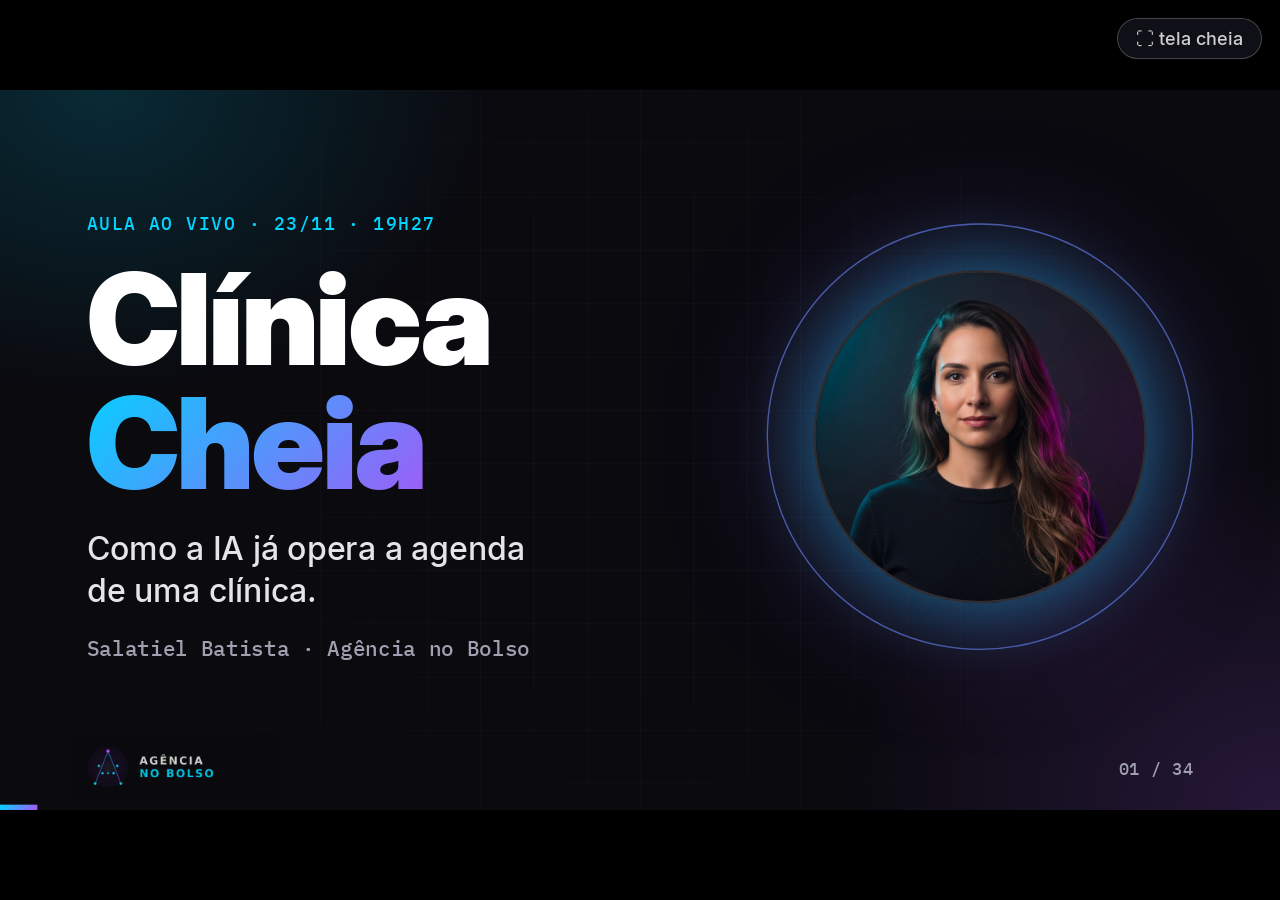
==== commit 197aea5b: "Aula Clinica Cheia: tira objecoes, deixa slide unico de Duvidas ao vivo Co-Authored-By: Claude Opus " ====
--- a/aula-clinica-cheia-r8v2/index.html
+++ b/aula-clinica-cheia-r8v2/index.html
@@ -280,6 +280,10 @@
 .inc b{color:var(--cyan);font-family:var(--mono);font-size:26px;letter-spacing:.1em;text-transform:uppercase;display:block;margin-bottom:6px;font-weight:500}
 .cta-side{display:flex;flex-direction:column;gap:18px}
 .mini{position:absolute;right:130px;top:70px;font-family:var(--mono);font-size:24px;color:var(--gold);border:2px dashed var(--gold);border-radius:16px;padding:12px 22px;z-index:4}
+.ctx{flex:none;width:820px;height:615px;border-radius:36px;padding:4px;background:var(--grad);box-shadow:0 0 90px rgba(0,212,255,.25),0 0 160px rgba(168,85,247,.2)}
+.ctx img{width:100%;height:100%;object-fit:cover;border-radius:33px;display:block}
+.demo-head .pac{width:260px;height:150px;border-radius:22px;object-fit:cover;border:3px solid var(--purple)}
+.bgimg{position:absolute;inset:0;z-index:-1;opacity:.18;background-size:cover;background-position:center}
 </style>
 </head>
 <body>
@@ -340,15 +344,19 @@
 </section>
 
 <section class="slide ">
-<div class="dor">
+<div class="split" style="gap:70px">
+<div class="col dor">
 <p class="tag a" style="--i:0">Dor 1</p>
-<h2 class="a huge" style="--i:1">Marcou, confirmou...<br><span class="loss">e não apareceu.</span></h2>
-<p class="lead a" style="--i:2">Cadeira vazia com a luz acesa, o profissional parado e o aluguel correndo.</p>
+<h2 class="a" style="--i:1;font-size:92px;line-height:1.04">Marcou, confirmou...<br><span class="loss">e não apareceu.</span></h2>
+<p class="lead a" style="--i:2;font-size:42px">Cadeira vazia com a luz acesa, o profissional parado e o aluguel correndo.</p>
+</div>
+<div class="ctx a" style="--i:2"><img src="img/ctx-dor1.jpg" alt=""></div>
 </div>
 <aside class="notes">Roteiro 2.2, 3 min. Ninguém avisou a tempo de colocar outro paciente no lugar. Você não perde paciente por falta de paciente: perde porque ninguém tampa o buraco antes de virar prejuízo.</aside>
 </section>
 
 <section class="slide ">
+<div class="bgimg" style="background-image:url(img/ctx-dor2.jpg)"></div>
 <div class="split">
 <div class="col">
 <p class="eyebrow a" style="--i:0;color:var(--red)">Dor 2</p>
@@ -366,37 +374,49 @@
 </section>
 
 <section class="slide ">
-<div class="dor">
+<div class="split" style="gap:70px">
+<div class="col dor">
 <p class="tag a" style="--i:0">Dor 3</p>
-<h2 class="a huge" style="--i:1">Você pagou pelo anúncio.<br><span class="loss">O lead esfriou.</span></h2>
-<p class="lead a" style="--i:2">Ninguém respondeu a tempo. E o paciente que veio uma vez e nunca mais voltou está parado no seu WhatsApp.</p>
+<h2 class="a" style="--i:1;font-size:92px;line-height:1.04">Você pagou pelo anúncio.<br><span class="loss">O lead esfriou.</span></h2>
+<p class="lead a" style="--i:2;font-size:42px">Ninguém respondeu a tempo. E o paciente que veio uma vez e nunca mais voltou está parado no seu WhatsApp.</p>
+</div>
+<div class="ctx a" style="--i:2"><img src="img/ctx-dor3.jpg" alt=""></div>
 </div>
 <aside class="notes">Roteiro 2.4, 2 min. Dói no bolso duas vezes. O problema nunca foi volume de lead, é o que acontece depois que ele chega. E quantos pacientes antigos estão parados no WhatsApp sem ninguém chamar de volta?</aside>
 </section>
 
 <section class="slide ">
-<div class="dor">
+<div class="split" style="gap:70px">
+<div class="col dor">
 <p class="tag a" style="--i:0">Dor 4</p>
-<h2 class="a huge" style="--i:1">Você abriu uma clínica<br><span class="loss">ou comprou um emprego?</span></h2>
-<p class="lead a" style="--i:2">Secretária faltou, WhatsApp acumulou, fornecedor cobrou, planilha não bate. E quem segura é você.</p>
+<h2 class="a" style="--i:1;font-size:92px;line-height:1.04">Você abriu uma clínica<br><span class="loss">ou comprou um emprego?</span></h2>
+<p class="lead a" style="--i:2;font-size:42px">Secretária faltou, WhatsApp acumulou, fornecedor cobrou, planilha não bate. E quem segura é você.</p>
+</div>
+<div class="ctx a" style="--i:2"><img src="img/ctx-dor4.jpg" alt=""></div>
 </div>
 <aside class="notes">Roteiro 2.5, 3 min. Você estudou anos para cuidar de gente, ou de bicho, e passa metade do dia apagando incêndio. A recepção confirma um por um, atende telefone e recebe paciente ao mesmo tempo. Faça a pergunta do slide devagar.</aside>
 </section>
 
 <section class="slide ">
-<div class="dor">
+<div class="split" style="gap:70px">
+<div class="col dor">
 <p class="tag a" style="--i:0">Dor 5</p>
-<h2 class="a huge" style="--i:1">Quanto entrou? Quanto faltou?<br><span class="loss">Quanto sobrou?</span></h2>
-<p class="lead a" style="--i:2">Conta a pagar no caderno, nota fiscal no susto, imposto que você não sabe se paga a mais.</p>
+<h2 class="a" style="--i:1;font-size:92px;line-height:1.04">Quanto entrou? Quanto faltou?<br><span class="loss">Quanto sobrou?</span></h2>
+<p class="lead a" style="--i:2;font-size:42px">Conta a pagar no caderno, nota fiscal no susto, imposto que você não sabe se paga a mais.</p>
+</div>
+<div class="ctx a" style="--i:2"><img src="img/ctx-dor5.jpg" alt=""></div>
 </div>
 <aside class="notes">Roteiro 2.6, 2 min. Você me responde em dez segundos quanto faturou, quanto saiu e quanto sobrou no mês passado? Contratar alguém, com o custo de CLT, vira medo. Sem número na mão, você decide no escuro.</aside>
 </section>
 
 <section class="slide ">
-<div class="dor">
+<div class="split" style="gap:70px">
+<div class="col dor">
 <p class="tag a" style="--i:0">Dor 6</p>
-<h2 class="a huge" style="--i:1">Último post:<br><span class="loss">há 3 semanas.</span></h2>
-<p class="lead a" style="--i:2">O paciente pesquisa a clínica antes de marcar. Quem vai gravar, escrever e postar? Você, entre um atendimento e outro?</p>
+<h2 class="a" style="--i:1;font-size:92px;line-height:1.04">Último post:<br><span class="loss">há 3 semanas.</span></h2>
+<p class="lead a" style="--i:2;font-size:42px">O paciente pesquisa a clínica antes de marcar. Quem vai gravar, escrever e postar? Você, entre um atendimento e outro?</p>
+</div>
+<div class="ctx a" style="--i:2"><img src="img/ctx-dor6.jpg" alt=""></div>
 </div>
 <aside class="notes">Roteiro 2.7, 2 min. O Instagram parado passa a sensação de clínica abandonada. Se precisar encurtar a aula, este slide pode ser pulado.</aside>
 </section>
@@ -440,7 +460,7 @@
 </section>
 
 <section class="slide s-demo">
-<div class="demo-head a" style="--i:0"><img src="img/lis.webp" alt=""><div><p class="eyebrow live"><i></i>Demo ao vivo · o paciente das 21h</p><h3>Atendimento · Lis</h3></div><span class="fict">Clínica fictícia</span></div>
+<div class="demo-head a" style="--i:0"><img src="img/lis.webp" alt=""><div><p class="eyebrow live"><i></i>Demo ao vivo · o paciente das 21h</p><h3>Atendimento · Lis</h3></div><img class="pac" src="img/ctx-paciente.jpg" alt=""><span class="fict">Clínica fictícia</span></div>
 <div class="prompt a" style="--i:1"><span class="lbl">Mensagem 1 · eu sou o paciente</span><p>Oi, boa noite, queria marcar uma avaliação, vocês têm horário essa semana?</p></div>
 <div class="prompt a" style="--i:2"><span class="lbl">Mensagem 2</span><p>Não vou conseguir ir amanhã, posso remarcar?</p></div>
 <div class="watch"><span class="lbl a" style="--i:3">O que observar</span><div class="w a" style="--i:4"><em>1</em>Responde em segundos</div><div class="w a" style="--i:5"><em>2</em>Tom da recepção, não de robô</div><div class="w a" style="--i:6"><em>3</em>Remarca e a vaga volta</div></div>
@@ -636,29 +656,16 @@
 </section>
 
 <section class="slide ">
-<p class="eyebrow a" style="--i:0">Antes que você pergunte · 1 de 2</p>
-<h2 class="a" style="--i:1;font-size:80px">As dúvidas <span class="grad">mais comuns</span></h2>
-<div class="faq"><div class="card a" style="--i:2"><b>“Por que pagar os R$ 597 antes de saber o valor da implantação?”</b><p>A call é trabalho do time olhando a sua clínica de perto. A licença é a sua entrada.</p></div><div class="card a" style="--i:3"><b>“IA vai tratar mal o meu paciente?”</b><p>Fala no tom da sua clínica, definido por você. A IA prepara, a pessoa decide.</p></div><div class="card a" style="--i:4"><b>“Eu não entendo nada de tecnologia.”</b><p>Você não precisa. Fala com a MAIA pelo WhatsApp, em português. O time cuida do resto.</p></div><div class="card a" style="--i:5"><b>“E o dado do meu paciente? LGPD?”</b><p>Servidor próprio da sua empresa, orientação da Aline e, na call, o time mostra como fica na sua operação.</p></div></div>
-<aside class="notes">Roteiro 5.5, objeções 1 a 4. Responda com as falas do roteiro. Sobre os R$ 597 se a pessoa não seguir com a implantação: só diga o que o Chefe definiu antes da aula. Sobre LGPD: não prometer conformidade total.</aside>
-</section>
-
-<section class="slide ">
-<p class="eyebrow a" style="--i:0">Antes que você pergunte · 2 de 2</p>
-<h2 class="a" style="--i:1;font-size:80px">E ainda <span class="grad">tem mais</span></h2>
-<div class="faq" style="grid-template-columns:1fr 1fr 1fr"><div class="card a" style="--i:2"><b>“Já tenho secretária.”</b><p>E vai continuar tendo. A MAIA tira dela o repetitivo para ela cuidar de quem está na frente.</p></div><div class="card a" style="--i:3"><b>“Tem outros custos além disso?”</b><p>A implantação, definida na call, e as ferramentas de IA no nome da sua empresa. Tudo mostrado antes de você decidir.</p></div><div class="card a" style="--i:4"><b>“Vou pensar.”</b><p>Pense com o número da linha C na mão. Hoje você decide sentar com o time, não a implantação.</p></div></div>
-<aside class="notes">Roteiro 5.5, objeções 5 a 7. A MAIA não vem para demitir ninguém. Custos: citar as ferramentas de IA no nome da empresa só se o Chefe aprovar (pendência). Vou pensar: cada semana pensando é mais uma semana de cadeira vazia.</aside>
-</section>
-
-<section class="slide ">
 <div class="split">
 <div class="col">
 <p class="eyebrow a" style="--i:0">Perguntas ao vivo</p>
-<h2 class="a big" style="--i:1">Manda a sua<br><span class="grad">pergunta</span>.</h2>
-<p class="lead a" style="--i:2">O link da licença continua aqui e no chat.</p>
+<h2 class="a big" style="--i:1;font-size:150px"><span class="grad">Dúvidas</span></h2>
+<p class="lead a" style="--i:2">Escreva a sua pergunta no chat.<br>Eu respondo ao vivo.</p>
+<p class="again a" style="--i:3">O link da licença continua aqui e no chat.</p>
 </div>
 <div class="pay a" style="--i:2"><b>[LINK DE PAGAMENTO]</b><span>Espaço do QR code e do link de pagamento da licença de R$ 597.</span></div>
 </div>
-<aside class="notes">Roteiro 5.6, 3 min ou mais. Responda 3 a 5 perguntas do chat. Valor da implantação: "isso é definido na call individual, depois de entender o fluxo da sua clínica". Não estimar, não dar faixa, nem quando insistirem.</aside>
+<aside class="notes">Roteiro 5.5, Dúvidas ao vivo, 6 min. Peça para escreverem as perguntas no chat e responda ao vivo, pelo nome. Valor da implantação: "isso é definido na call individual, depois de entender o fluxo da sua clínica". Não estimar, não dar faixa, nem quando insistirem.</aside>
 </section>
 
 <section class="slide ">
@@ -671,7 +678,7 @@
 </div>
 <div class="pay a" style="--i:2"><b>[LINK DE PAGAMENTO]</b><span>Espaço do QR code e do link de pagamento da licença de R$ 597.</span></div>
 </div>
-<aside class="notes">Roteiro 5.7, CTA final, 2 min. Você chegou aqui depois de um dia inteiro de trabalho e ficou até o final. Mas conhecimento sem atitude não muda a clínica: amanhã às oito o WhatsApp vai estar cheio de novo. Paga a licença, os R$ 597, e o time agenda a sua call individual. Movimento gera resultado.</aside>
+<aside class="notes">Roteiro 5.6, CTA final, 2 min. Você chegou aqui depois de um dia inteiro de trabalho e ficou até o final. Mas conhecimento sem atitude não muda a clínica: amanhã às oito o WhatsApp vai estar cheio de novo. Paga a licença, os R$ 597, e o time agenda a sua call individual. Movimento gera resultado.</aside>
 </section>
 
 <section class="slide ">
